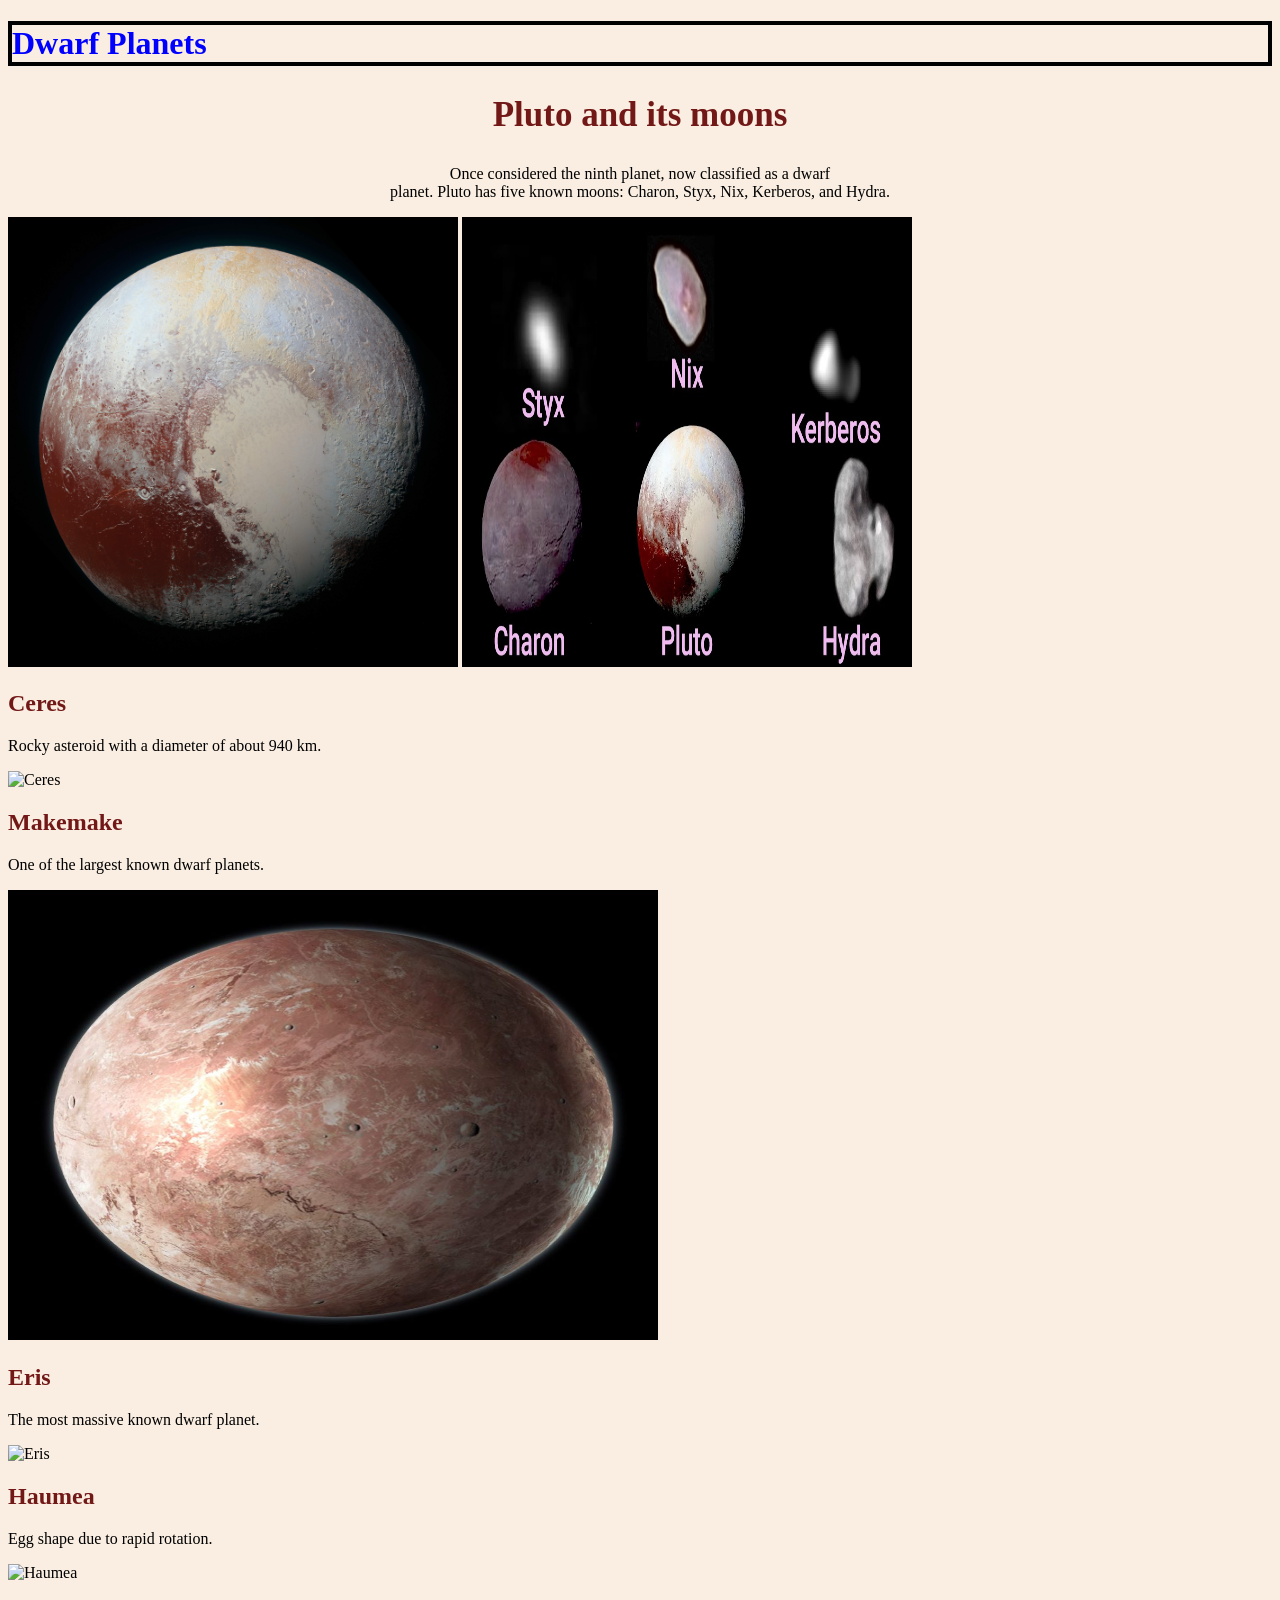
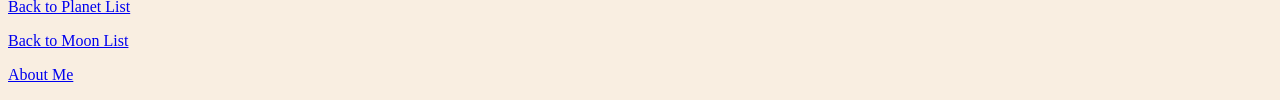
==== adam.html @ d210b4af "First website version" ====
<!DOCTYPE html>
<html>
    <head>
        <meta charset="UTF-8">
        <title>Dwarf Planets</title>
        <link rel="stylesheet" href="style.css">
    </head>
    <body>
        </style>
    </head>
    <body>
        <h1>Dwarf Planets</h1>

        <h2 id="pro">Pluto and its moons</h2>
        <p id="pro1">Once considered the ninth planet, now classified as a dwarf<br>
             planet. Pluto has five known moons: Charon, Styx, Nix, Kerberos, and Hydra.</p>
        <img src="pluto.JPEG" alt="Pluto" width="450" height="450">
        <img src="plutomoon.JPEG" alt="Pluto's moons" width="450" height="450" >

        <h2>Ceres</h2>
        <p>Rocky asteroid with a diameter of about 940 km.</p>
        <img src="ceres.JPEG" alt="Ceres" width="650" height="450">

        <h2>Makemake</h2>
        <p>One of the largest known dwarf planets.</p>
        <img src="makemake.JPEG" alt="Makemake" width="650" height="450">

        <h2>Eris</h2>
        <p>The most massive known dwarf planet.</p>
        <img src="eris.JPEG" alt="Eris" width="650" height="450">

        <h2>Haumea</h2>
        <p>Egg shape due to rapid rotation.</p>
        <img src="haumea.JPEG" alt="Haumea" width="650" height="450">

        <p><a href="index.html">Back to Planet List</a></p>
    </body>
    <p><a href="Moon.html">Back to Moon List</a></p>
    <p><a href="Ultra.html">About Me</a></p>
---- style.css ----
#header2 {
    color:#721817;
    text-align: center;
}
#header3 {
    color:#721817;
    text-align: center;
}
h1  {
    border-width: 4px;
    border-bottom: 4px;
    border-style: solid;
    border-color: rgb(0, 0, 0);
}
#adamid {
    text-align: right;
    font-style: italic;
}
h2{
    color:#721817;
}
 h1 {
margin-left: auto;
margin-right: auto;
display: block;
}
p > span {
    color:Navy;
    font-size: 20px;
}
#cooltable {
    width: 220%;
    position: relative;
    top: 64px;
    left: -70%;
    font-size: 23px;
    table, th, td {
                border: 2px solid black;
                border-collapse: collapse;
            }
}
#pro {
    text-align: center;
    font-size: 35px;
}
#pro1 {
    text-align: center;
    font-size: 16px;
}
#pro3 {
    margin-left: auto;
    margin-right: auto;
    display: block;
}
#pro4 {
    text-align: center;
    font-size: 35px;
}
#pro5 {
    text-align: center;
    font-size: 16px;
}
#pro6 {
    text-align: left;
    font-size: 16px;
}
div {
    display: flex;
    color :black;
}
#photo { border: 2px solid blue; }
 h1 { color: blue; }
  h2 { color: #721817; }
   div { margin: 4px; }
#tableID {
    table, th, td {
                border: 2px solid black;
                border-collapse: collapse;
            }
}
#hugediv {
    display: flex;
    gap: 20px;
    align-items: flex-start;
}
#hugediv2 {
    flex: 1;
}
body {
    background-color: rgb(249, 238, 225);
}
#max {
    border: 2px solid black;
    border-collapse: collapse;
    color: black;
    position: relative;
    top: 15.4px;
    left: 3.23%;
    font-size: 18px;
}
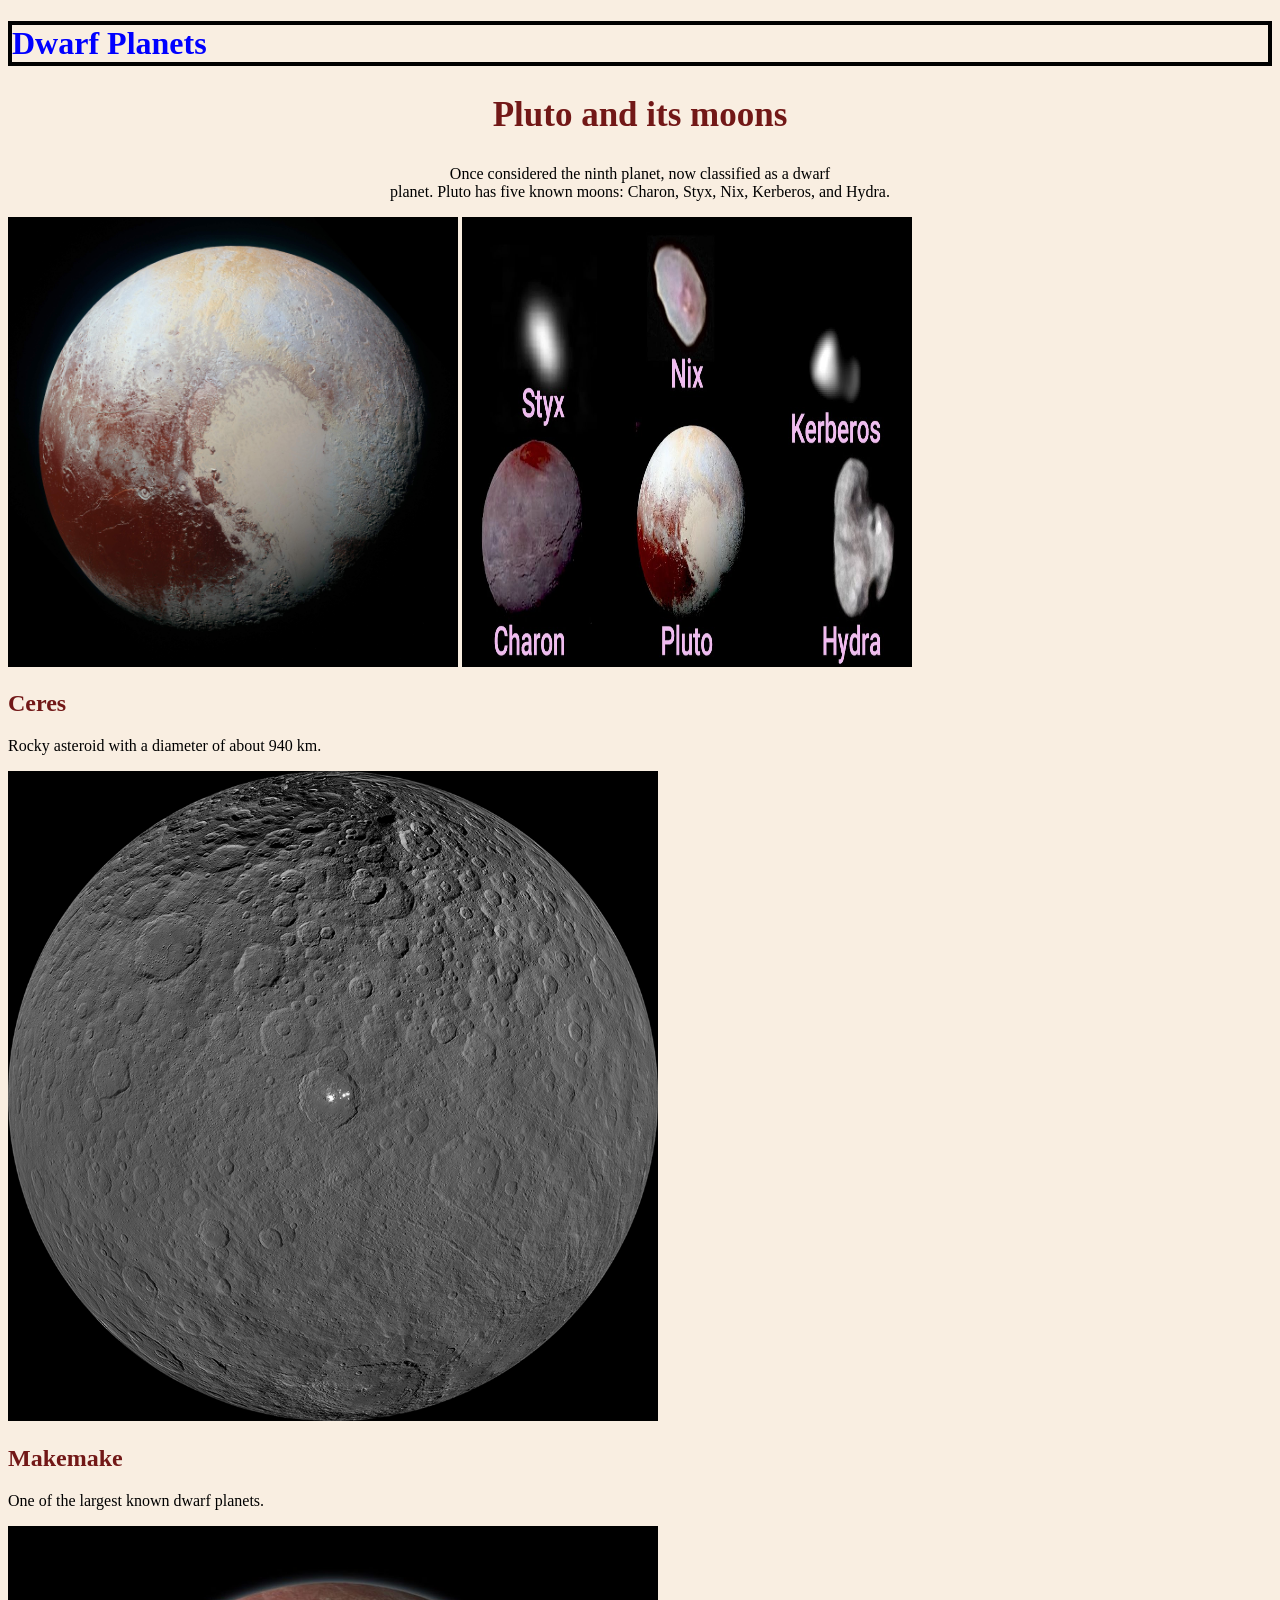
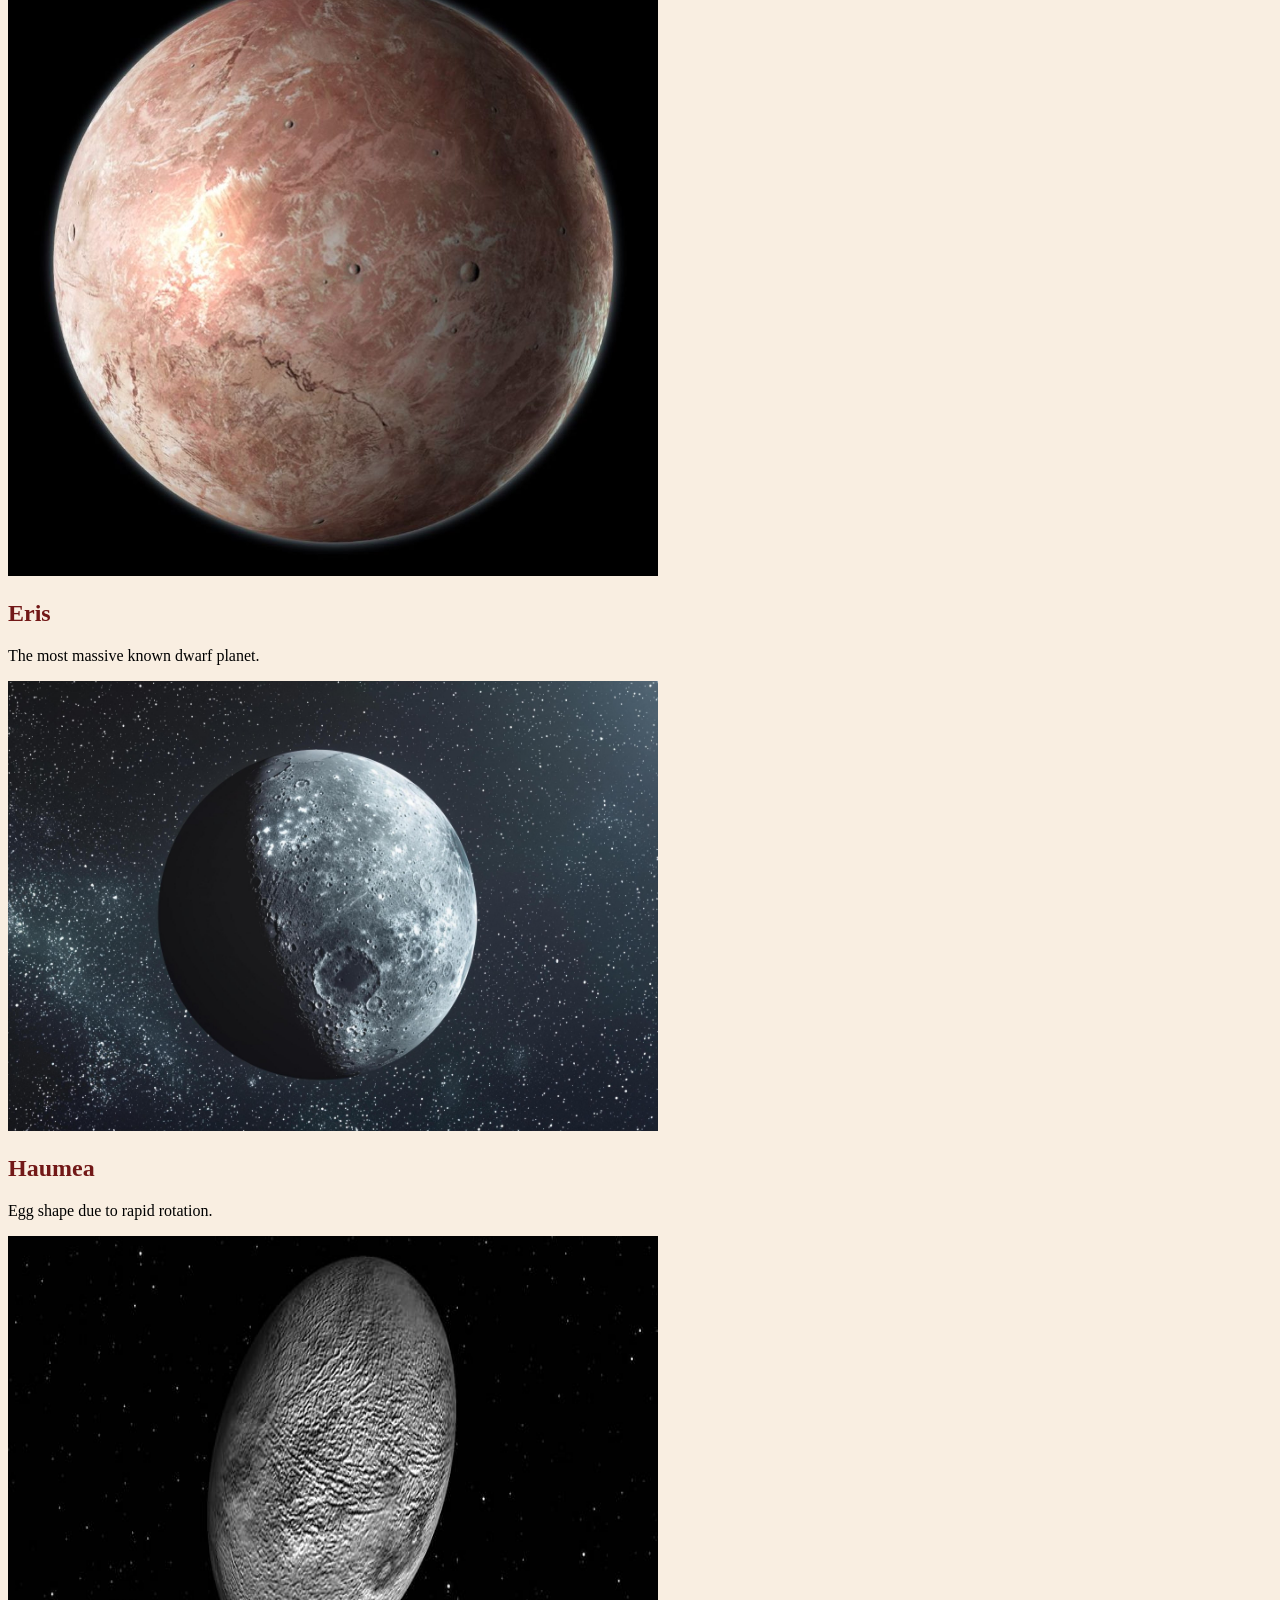
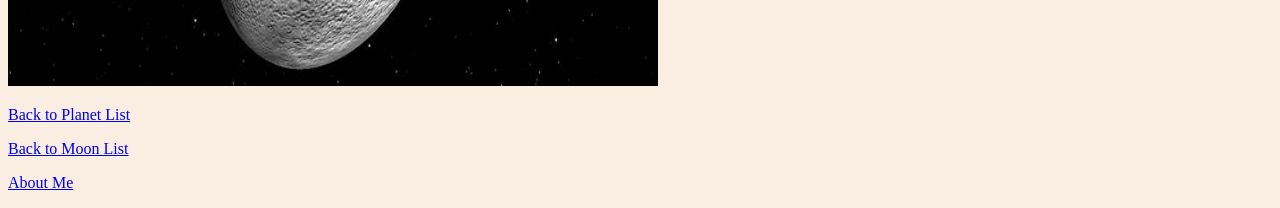
==== commit 0e6b9a6a: "Added more images to the drawf planets" ====
--- a/adam.html
+++ b/adam.html
@@ -19,11 +19,11 @@
 
         <h2>Ceres</h2>
         <p>Rocky asteroid with a diameter of about 940 km.</p>
-        <img src="ceres.JPEG" alt="Ceres" width="650" height="450">
+        <img src="ceres.JPEG" alt="Ceres" width="650" height="650">
 
         <h2>Makemake</h2>
         <p>One of the largest known dwarf planets.</p>
-        <img src="makemake.JPEG" alt="Makemake" width="650" height="450">
+        <img src="makemake.JPEG" alt="Makemake" width="650" height="650">
 
         <h2>Eris</h2>
         <p>The most massive known dwarf planet.</p>
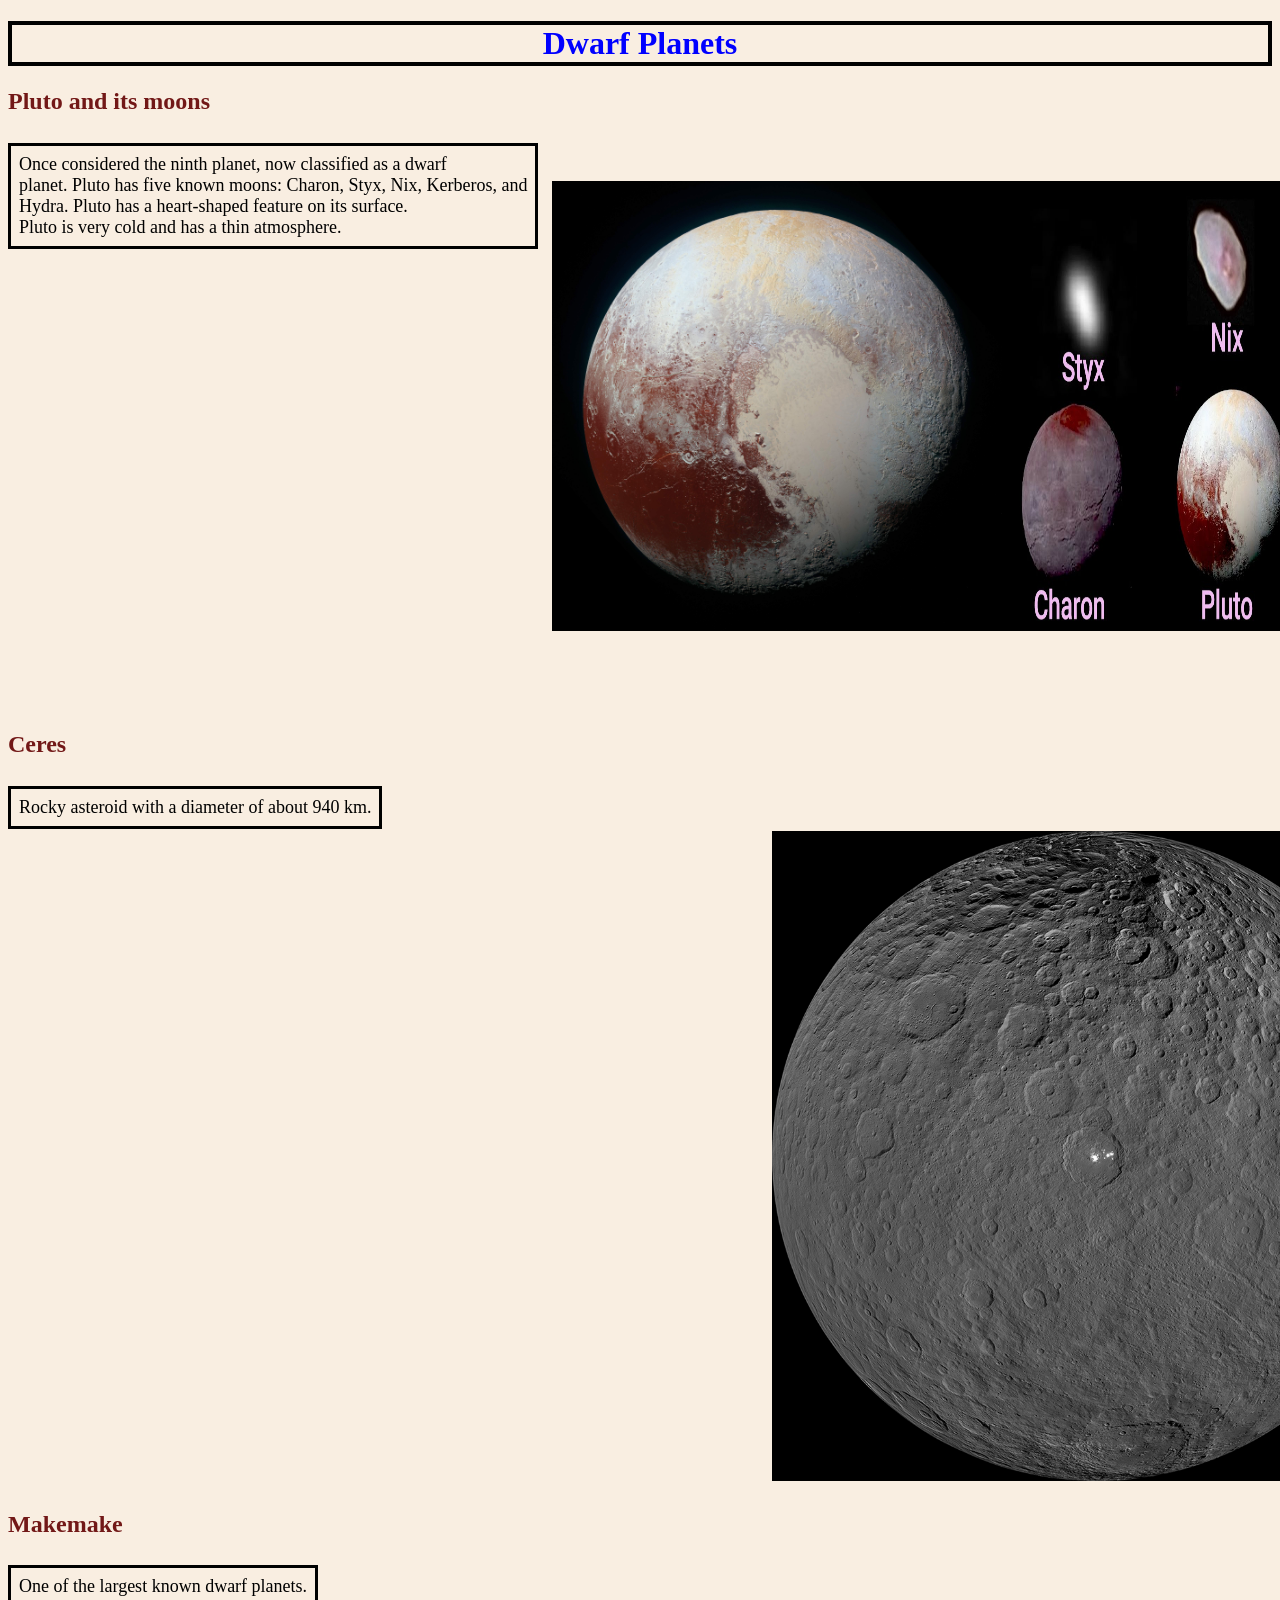
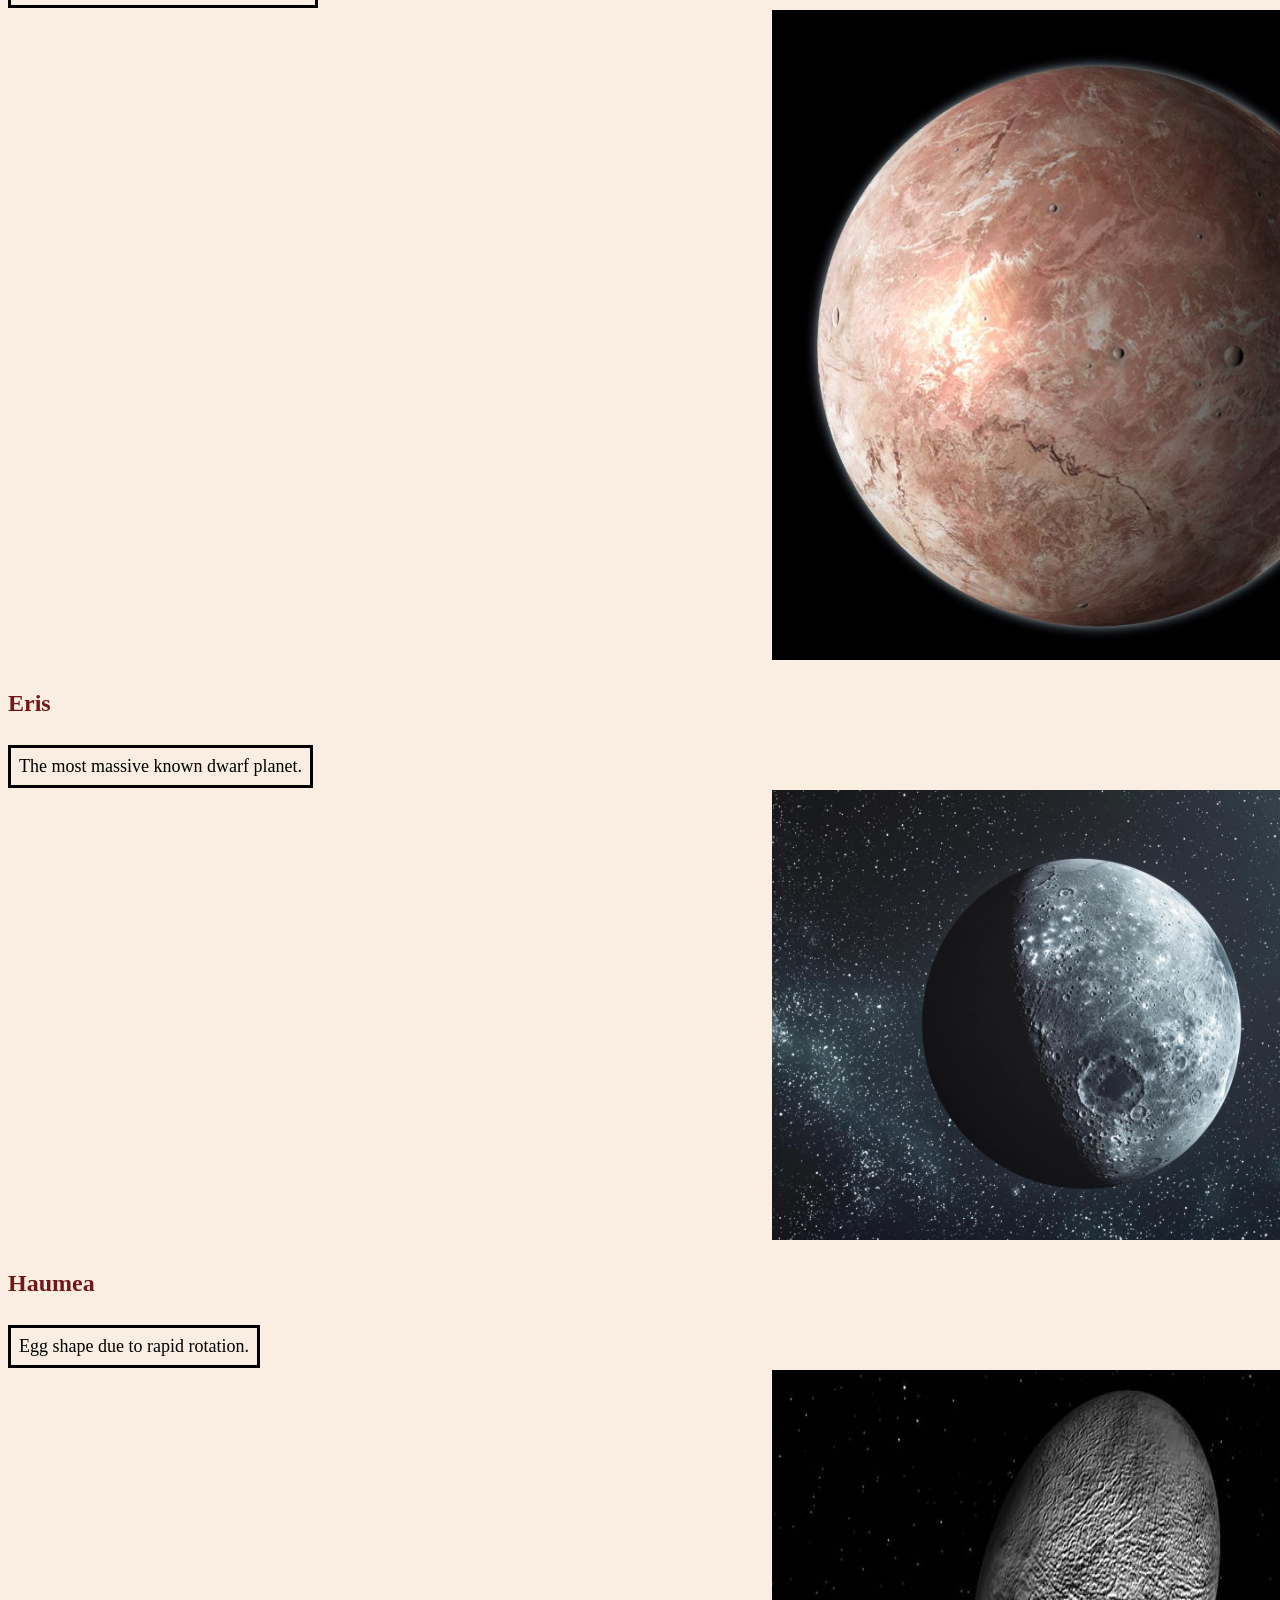
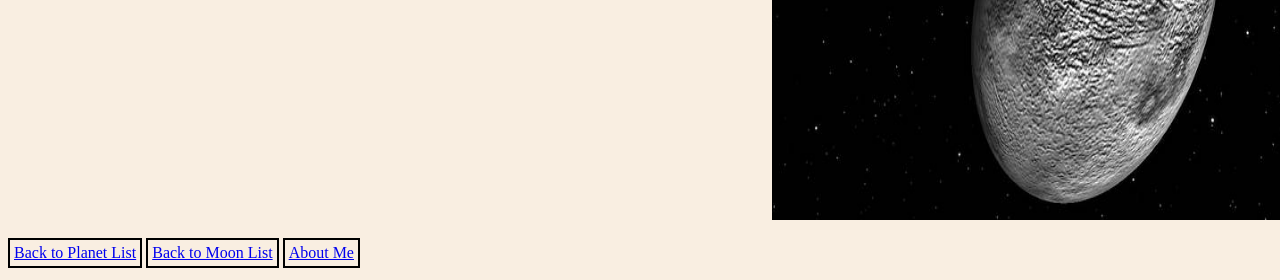
==== commit 7c519e8b: "Added one new image moved the dawrf planet images added a light hover effect moved table and bordere" ====
--- a/adam.html
+++ b/adam.html
@@ -11,27 +11,37 @@
     <body>
         <h1>Dwarf Planets</h1>
 
-        <h2 id="pro">Pluto and its moons</h2>
-        <p id="pro1">Once considered the ninth planet, now classified as a dwarf<br>
-             planet. Pluto has five known moons: Charon, Styx, Nix, Kerberos, and Hydra.</p>
+        <h2>Pluto and its moons</h2>
+        <p id = "proultra2"> Once considered the ninth planet, now classified as a dwarf<br>
+             planet. Pluto has five known moons: Charon, Styx, Nix, Kerberos, and <br>
+              Hydra. Pluto has a heart-shaped feature on its surface.<br>
+            Pluto is very cold and has a thin atmosphere.</p>
+             <div class = "image3-box">
         <img src="pluto.JPEG" alt="Pluto" width="450" height="450">
         <img src="plutomoon.JPEG" alt="Pluto's moons" width="450" height="450" >
+            </div>
 
         <h2>Ceres</h2>
-        <p>Rocky asteroid with a diameter of about 940 km.</p>
+        <p id = "proultra3">Rocky asteroid with a diameter of about 940 km.</p>
+        <div class = "image2-box">
         <img src="ceres.JPEG" alt="Ceres" width="650" height="650">
-
+            </div>
         <h2>Makemake</h2>
-        <p>One of the largest known dwarf planets.</p>
+        <p id = "proultra4">One of the largest known dwarf planets.</p>
+        <div class = "image2-box">
         <img src="makemake.JPEG" alt="Makemake" width="650" height="650">
-
+            </div>
         <h2>Eris</h2>
-        <p>The most massive known dwarf planet.</p>
+        <p id = "proultra5">The most massive known dwarf planet.</p>
+        <div class = "image2-box">
         <img src="eris.JPEG" alt="Eris" width="650" height="450">
+            </div>
 
         <h2>Haumea</h2>
-        <p>Egg shape due to rapid rotation.</p>
+        <p id = "proultra6">Egg shape due to rapid rotation.</p>
+        <div class = "image2-box">
         <img src="haumea.JPEG" alt="Haumea" width="650" height="450">
+            </div>
 
         <p><a href="index.html">Back to Planet List</a></p>
     </body>
--- a/style.css
+++ b/style.css
@@ -12,6 +12,12 @@
     border-style: solid;
     border-color: rgb(0, 0, 0);
 }
+p:not([id]) {
+    border: 2px solid black;
+    padding: 4px;
+    margin: 4px 0;
+    display: inline-block;
+}
 #adamid {
     text-align: right;
     font-style: italic;
@@ -24,10 +30,6 @@
 margin-right: auto;
 display: block;
 }
-p > span {
-    color:Navy;
-    font-size: 20px;
-}
 #cooltable {
     width: 220%;
     position: relative;
@@ -39,14 +41,6 @@
                 border-collapse: collapse;
             }
 }
-#pro {
-    text-align: center;
-    font-size: 35px;
-}
-#pro1 {
-    text-align: center;
-    font-size: 16px;
-}
 #pro3 {
     margin-left: auto;
     margin-right: auto;
@@ -57,8 +51,13 @@
     font-size: 35px;
 }
 #pro5 {
-    text-align: center;
-    font-size: 16px;
+  text-align: left;
+  border: 2px solid black;
+  display: inline-block;
+    margin: 10px 40.1px;
+    padding: 7.34px;
+    font-size: 18px;
+    border-collapse: collapse;
 }
 #pro6 {
     text-align: left;
@@ -97,4 +96,101 @@
     top: 15.4px;
     left: 3.23%;
     font-size: 18px;
+}
+body {
+    background-color: rgb(249, 238, 225);
+}
+
+h1 {
+    color: blue;
+    border: 4px solid black;
+    text-align: center;
+}
+
+h2 {
+    color: #721817;
+}
+
+#promax,
+#promax2,
+#promax3,
+#promax4,
+#promax5 {
+    border: 2px solid black;
+    padding: 8px;
+    display: inline-block;
+    margin: 8px 0;
+    font-size: 18px;
+    border-collapse: collapse;
+}
+
+.image-box {
+  text-align: right;
+  position: relative;
+  left:760px;
+  top: -10px;
+}
+#proultra2,
+#proultra3,
+#proultra4,
+#proultra5,
+#proultra6 {
+    border: 3.5px solid black;
+    padding: 8px;
+    display: inline-block;
+    margin: 8px 0;
+    font-size: 18px;
+    border-collapse: collapse;
+}
+.image2-box {
+  text-align: right;
+  position: relative;
+  left:760px;
+  top: -10px;
+}
+.image3-box {
+  text-align: right;
+  position: relative;
+  left: 540px;
+  top: -80px;
+}
+p:hover {
+    color: rgb(202, 14, 14);
+   border: 2px solid black;
+  display: inline-block;
+    padding: 3px;
+    font-size: 18px;
+    border-collapse: collapse;
+}
+#max:hover {
+    color: rgb(202, 14, 14);
+   border: 2.4px solid black;
+  display: inline-block;
+    padding: 2.2px;
+    font-size: 18.1px;
+    border-collapse: collapse;
+}
+.image-box4{
+   text-align: right;
+  position: relative;
+  left: 860px;
+  top: -510px;
+}
+.image-box5 {
+  text-align: right;
+  position: relative;
+  left: 20px;
+  top: -5.10px;
+}
+#tableID {
+     width: 220%;
+    position: relative;
+    display:block;
+    top: 20px;
+    left: 60%;
+    font-size: 23px;
+    table, th, td {
+                border: 2px solid black;
+                border-collapse: collapse;
+            }
 }
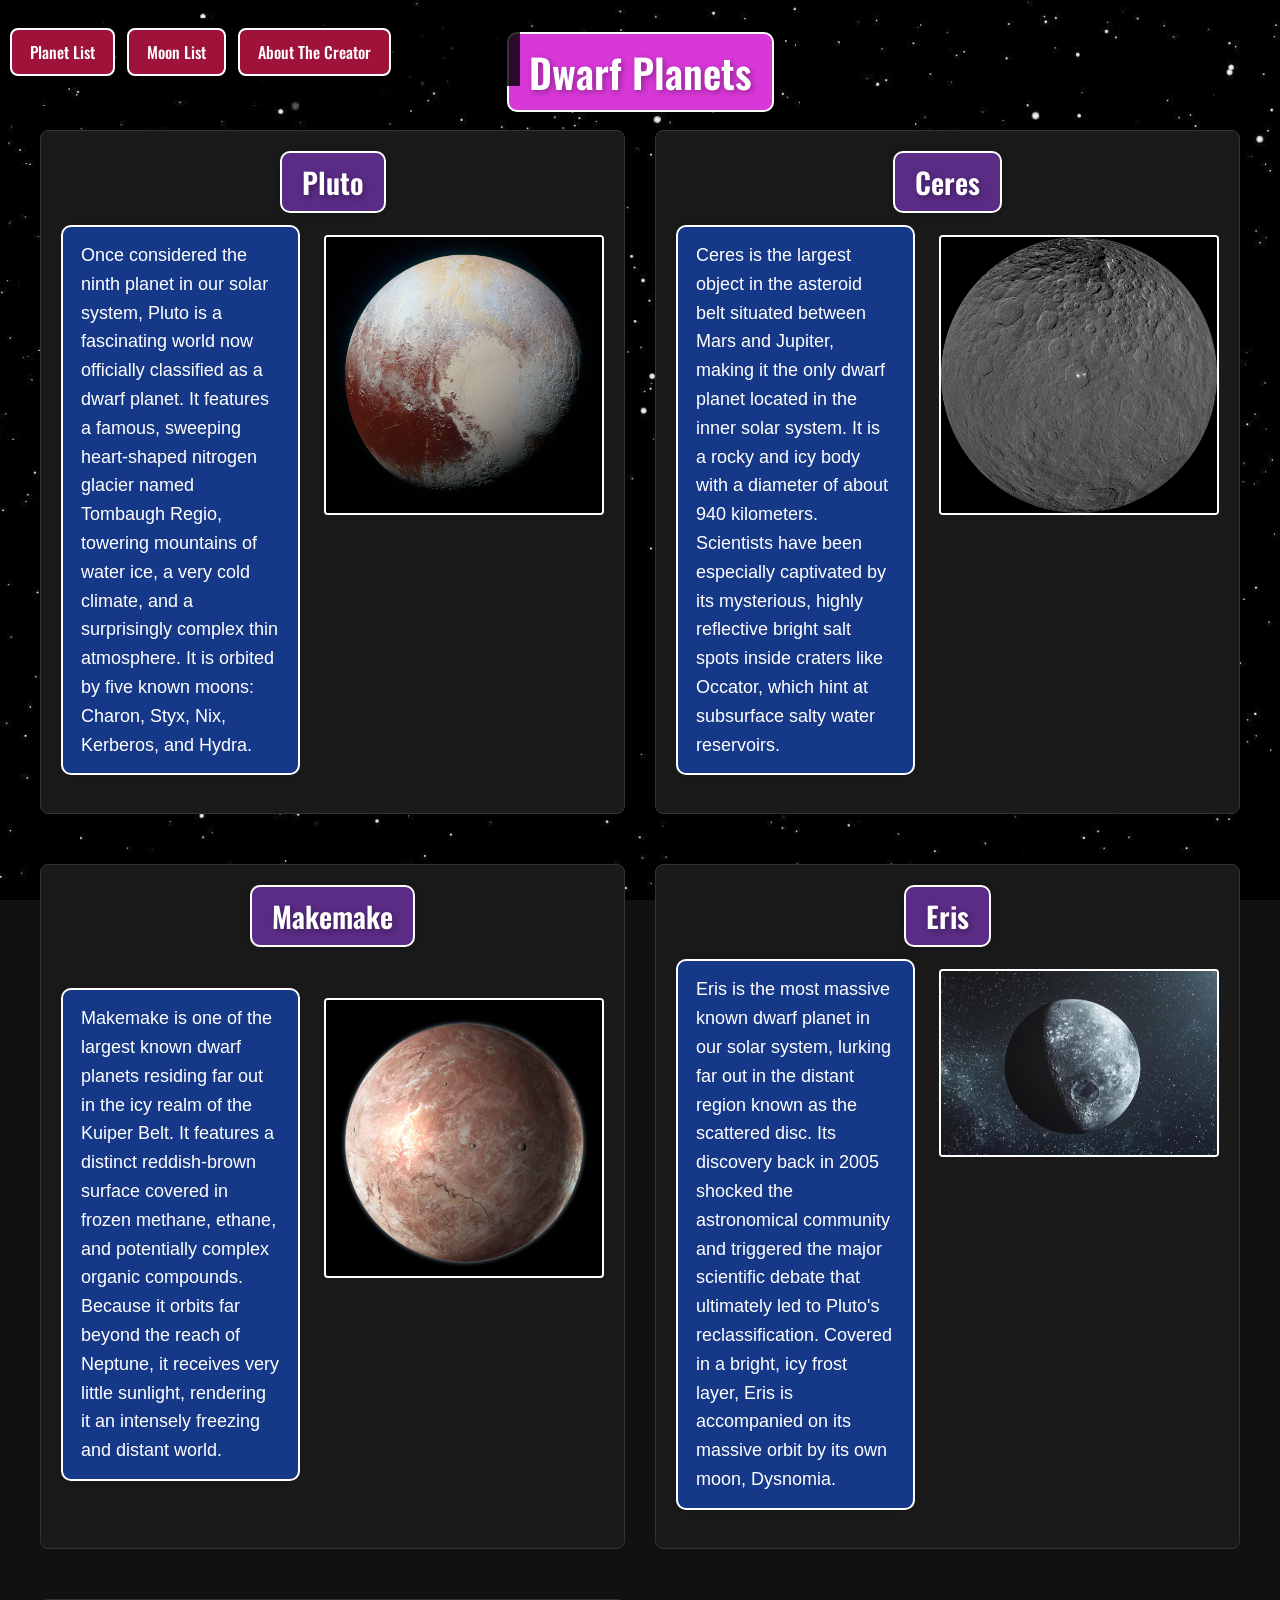
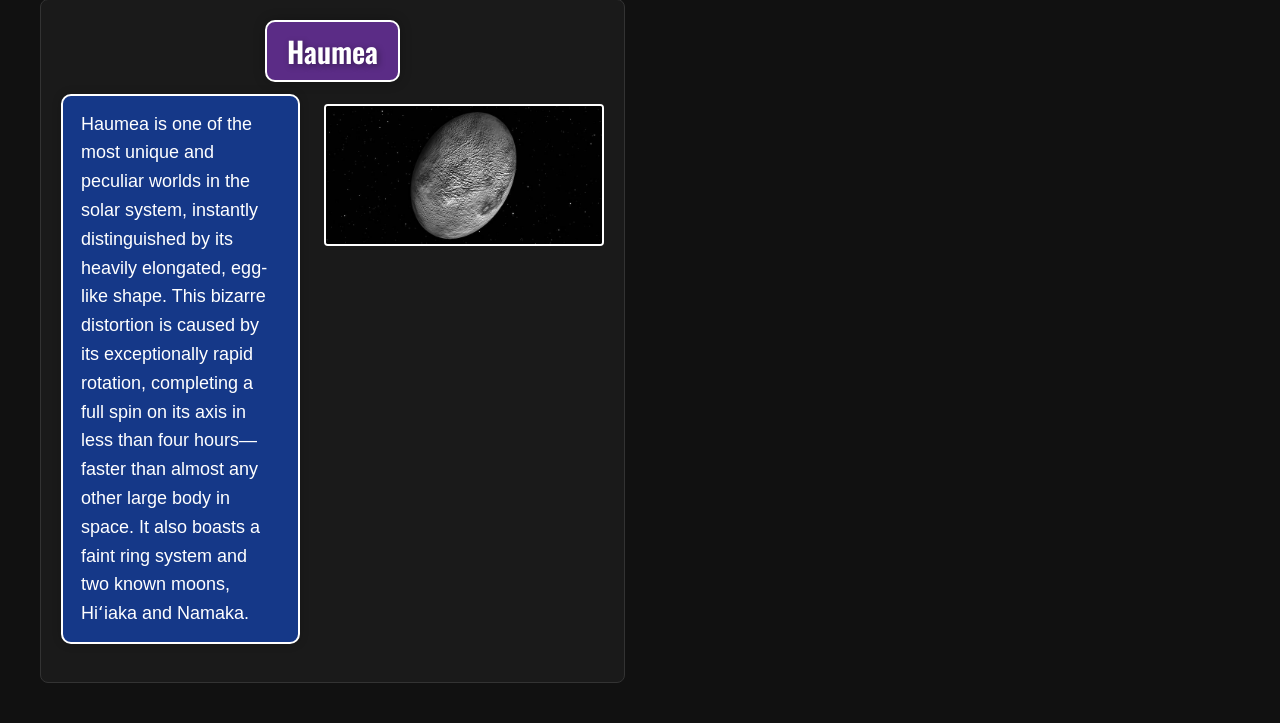
==== commit b4aed5f2: "Update webpage" ====
--- a/adam.html
+++ b/adam.html
@@ -3,47 +3,63 @@
     <head>
         <meta charset="UTF-8">
         <title>Dwarf Planets</title>
+        <link rel="preconnect" href="https://fonts.googleapis.com">
+        <link rel="preconnect" href="https://fonts.gstatic.com" crossorigin>
+        <link href="https://fonts.googleapis.com/css2?family=Oswald:wght@500;600;700&display=swap" rel="stylesheet">
         <link rel="stylesheet" href="style.css">
     </head>
     <body>
-        </style>
-    </head>
-    <body>
-        <h1>Dwarf Planets</h1>
+        <h1 class="page-title-button">Dwarf Planets</h1>
 
-        <h2>Pluto and its moons</h2>
-        <p id = "proultra2"> Once considered the ninth planet, now classified as a dwarf<br>
-             planet. Pluto has five known moons: Charon, Styx, Nix, Kerberos, and <br>
-              Hydra. Pluto has a heart-shaped feature on its surface.<br>
-            Pluto is very cold and has a thin atmosphere.</p>
-             <div class = "image3-box">
-        <img src="pluto.JPEG" alt="Pluto" width="450" height="450">
-        <img src="plutomoon.JPEG" alt="Pluto's moons" width="450" height="450" >
-            </div>
+        <div class="dwarfs-container">
+            <section class="dwarf-entry">
+                <h2>Pluto</h2>
+                <p id="proultra2">Once considered the ninth planet in our solar system, Pluto is a fascinating world now officially classified as a dwarf planet. It features a famous, sweeping heart-shaped nitrogen glacier named Tombaugh Regio, towering mountains of water ice, a very cold climate, and a surprisingly complex thin atmosphere. It is orbited by five known moons: Charon, Styx, Nix, Kerberos, and Hydra.</p>
+                <div class="image3-box">
+                    <img src="pluto.JPEG" alt="Pluto" width="600" height="600">
+                </div>
+            </section>
 
-        <h2>Ceres</h2>
-        <p id = "proultra3">Rocky asteroid with a diameter of about 940 km.</p>
-        <div class = "image2-box">
-        <img src="ceres.JPEG" alt="Ceres" width="650" height="650">
-            </div>
-        <h2>Makemake</h2>
-        <p id = "proultra4">One of the largest known dwarf planets.</p>
-        <div class = "image2-box">
-        <img src="makemake.JPEG" alt="Makemake" width="650" height="650">
-            </div>
-        <h2>Eris</h2>
-        <p id = "proultra5">The most massive known dwarf planet.</p>
-        <div class = "image2-box">
-        <img src="eris.JPEG" alt="Eris" width="650" height="450">
-            </div>
+            <section class="dwarf-entry">
+                <h2>Ceres</h2>
+                <p id="proultra3">Ceres is the largest object in the asteroid belt situated between Mars and Jupiter, making it the only dwarf planet located in the inner solar system. It is a rocky and icy body with a diameter of about 940 kilometers. Scientists have been especially captivated by its mysterious, highly reflective bright salt spots inside craters like Occator, which hint at subsurface salty water reservoirs.</p>
+                <div class="image2-box">
+                    <img src="ceres.JPEG" alt="Ceres" width="700" height="700">
+                </div>
+            </section>
 
-        <h2>Haumea</h2>
-        <p id = "proultra6">Egg shape due to rapid rotation.</p>
-        <div class = "image2-box">
-        <img src="haumea.JPEG" alt="Haumea" width="650" height="450">
-            </div>
+            <section class="dwarf-entry">
+                <h2>Makemake</h2>
+                <p id="proultra4">Makemake is one of the largest known dwarf planets residing far out in the icy realm of the Kuiper Belt. It features a distinct reddish-brown surface covered in frozen methane, ethane, and potentially complex organic compounds. Because it orbits far beyond the reach of Neptune, it receives very little sunlight, rendering it an intensely freezing and distant world.</p>
+                <div class="image2-box">
+                    <img src="makemake.JPEG" alt="Makemake" width="650" height="650">
+                </div>
+            </section>
 
-        <p><a href="index.html">Back to Planet List</a></p>
+            <section class="dwarf-entry">
+                <h2>Eris</h2>
+                <p id="proultra5">Eris is the most massive known dwarf planet in our solar system, lurking far out in the distant region known as the scattered disc. Its discovery back in 2005 shocked the astronomical community and triggered the major scientific debate that ultimately led to Pluto's reclassification. Covered in a bright, icy frost layer, Eris is accompanied on its massive orbit by its own moon, Dysnomia.</p>
+                <div class="image2-box">
+                    <img src="eris.JPEG" alt="Eris" width="650" height="600">
+                </div>
+            </section>
+
+            <section class="dwarf-entry">
+                <h2>Haumea</h2>
+                <p id="proultra6">Haumea is one of the most unique and peculiar worlds in the solar system, instantly distinguished by its heavily elongated, egg-like shape. This bizarre distortion is caused by its exceptionally rapid rotation, completing a full spin on its axis in less than four hours—faster than almost any other large body in space. It also boasts a faint ring system and two known moons, Hiʻiaka and Namaka.</p>
+                <div class="image2-box">
+                    <img src="haumea.JPEG" alt="Haumea" width="650" height="900">
+                </div>
+            </section>
+        </div>
+        <div>
+            
+        </div>
+
+        <nav class="site-navigation" aria-label="Related pages">
+            <a class="navigation-button" href="index.html">Planet List</a>
+            <a class="navigation-button" href="Moon.html">Moon List</a>
+            <a class="navigation-button" href="Ultra.html">About The Creator</a>
+        </nav>
     </body>
-    <p><a href="Moon.html">Back to Moon List</a></p>
-    <p><a href="Ultra.html">About Me</a></p>+</html>
--- a/style.css
+++ b/style.css
@@ -1,196 +1,760 @@
-#header2 {
-    color:#721817;
+body {
+    margin: 0;
+    padding: 30px 20px 60px;
+    font-family: Arial, sans-serif;
+    background-image: url("luna.JPEG");
+    background-size: cover;
+    background-position: center;
+    background-attachment: fixed;
+    color: white;
+    cursor: url("[data-uri]") 16 17, auto;
+}
+
+* {
+    box-sizing: border-box;
+}
+
+h1,
+h2 {
+    color: #f7bfd0;
     text-align: center;
-}
-#header3 {
-    color:#721817;
-    text-align: center;
-}
-h1  {
-    border-width: 4px;
-    border-bottom: 4px;
-    border-style: solid;
-    border-color: rgb(0, 0, 0);
-}
-p:not([id]) {
-    border: 2px solid black;
-    padding: 4px;
-    margin: 4px 0;
+    margin: 18px auto 12px;
+    text-shadow: 2px 2px 6px rgba(0, 0, 0, 0.35);
+}
+
+h1 {
+    color: #f7bfd0;
+    font-size: clamp(2.2rem, 5vw, 3.4rem);
+}
+.page-title-button {
+    display: table;
+    position: relative;
+    top: 12px;
+    margin: 0 auto 20px;
+    padding: 8px 20px;
+    font-size: clamp(3rem, 5vw, 1.8rem);
+    border: 2px solid white;
+    border-radius: 10px;
+    background: #d938d9;
+    color: white;
+    font-family: "Oswald", "Trebuchet MS", sans-serif;
+    font-weight: 600;
+    box-shadow: 0 0 12px rgba(0, 0, 0, 0.25);
+    transform-origin: center;
+}
+#pro4 {
+    display: table;
+    position: relative;
+    top: 60px;
+    margin: 0 auto 20px;
+    padding: 8px 20px;
+    font-size: clamp(3rem, 5vw, 1.8rem);
+    border: 2px solid white;
+    border-radius: 10px;
+    background: #d938d9;
+    color: white;
+    font-family: "Oswald", "Trebuchet MS", sans-serif;
+    font-weight: 600;
+    box-shadow: 0 0 12px rgba(0, 0, 0, 0.25);
+    transform-origin: center;
+}
+
+#pro4:hover,
+.page-title-button:hover {
+    transform: scale(1.04);
+}
+
+h2 {
+    font-size: clamp(1.5rem, 2.5vw, 2.2rem);
+}
+
+.about-page h1,
+.about-page h2 {
+    display: table;
+    max-width: 100%;
+    padding: 8px 20px;
+    border: 2px solid white;
+    border-radius: 10px;
+    background: #176b3a;
+    color: white;
+    box-shadow: 0 0 12px rgba(0, 0, 0, 0.25);
+}
+
+.about-page h1:hover,
+.about-page h2:hover {
+    background: #f07818;
+}
+
+.button-heading {
+    text-align: left;
+    margin: 12px 0 18px;
+}
+
+.button-heading a {
     display: inline-block;
-}
-#adamid {
-    text-align: right;
-    font-style: italic;
-}
-h2{
-    color:#721817;
-}
- h1 {
-margin-left: auto;
-margin-right: auto;
-display: block;
-}
-#cooltable {
-    width: 220%;
+    background: #143b94;
+    color: white;
+    border: 2px solid white;
+    border-radius: 12px;
+    padding: 10px 22px;
+    text-decoration: none;
+    box-shadow: 0 0 12px rgba(0, 0, 0, 0.2);
+    transition: background 0.2s ease, transform 0.2s ease;
+}
+
+.button-heading a:hover {
+    background: #d938d9;
+    transform: translateY(-1px);
+    text-decoration: none;
+}
+
+.site-navigation {
+    display: flex;
+    flex-wrap: wrap;
+    gap: 12px;
+    margin: 18px 0 24px;
+    position: absolute;
+    top: 0;
+    left: 0;
+    width: 520px;
+    background-color: rgba(0, 0, 0, 0.8); /* Dark semi-transparent background */
+    padding: 10px;
+    z-index: 1000;
+}
+.site-navigation2 .navigation-button2:hover {
+    background: #dc2626;
+    transform: scale(1.04);
+    z-index: 1;
+    text-decoration: none;
+}
+.site-navigation2 .navigation-button2{
+    top:-2900px;
+     display: inline-block;
+    padding: 10px 18px;
+    border: 2px solid white;
+    border-radius: 8px;
+    background: #9f1239;
+    color: white;
+    font-family: "Oswald", "Trebuchet MS", sans-serif;
+    font-weight: 500;
+    text-decoration: none;
+    box-shadow: 0 0 10px rgba(0, 0, 0, 0.2);
     position: relative;
-    top: 64px;
-    left: -70%;
-    font-size: 23px;
-    table, th, td {
-                border: 2px solid black;
-                border-collapse: collapse;
-            }
-}
-#pro3 {
-    margin-left: auto;
-    margin-right: auto;
+    transition: transform 0.15s ease, background-color 0.15s ease;
+}
+.site-navigation .navigation-button {
+    display: inline-block;
+    padding: 10px 18px;
+    border: 2px solid white;
+    border-radius: 8px;
+    background: #9f1239;
+    color: white;
+    font-family: "Oswald", "Trebuchet MS", sans-serif;
+    font-weight: 500;
+    text-decoration: none;
+    box-shadow: 0 0 10px rgba(0, 0, 0, 0.2);
+    position: relative;
+    transition: transform 0.15s ease, background-color 0.15s ease;
+}
+
+.site-navigation .navigation-button:hover {
+    background: #dc2626;
+    transform: scale(1.04);
+    z-index: 1;
+    text-decoration: none;
+}
+
+#max,
+#promax,
+#promax2,
+#promax3,
+#promax4,
+#promax5,
+#pro5,
+#proultra2,
+#proultra3,
+#proultra4,
+#proultra5,
+#proultra6,
+p:not([id]),
+#dropdownResult,
+#textResult,
+#result1,
+#result2,
+#result3,
+#result4,
+#auResult {
+    display: inline-block;
+    background: rgba(20, 59, 148, 0.9);
+    border: 2px solid white;
+    border-radius: 10px;
+    color: white;
+    padding: 14px 18px;
+    margin: 8px 0 18px;
+    line-height: 1.6;
+    box-shadow: 0 0 10px rgba(0, 0, 0, 0.18);
+    max-width: 900px;
+    font-size: 18px;
+}
+p a,
+a {
+    color: #ffe1ee;
+    text-decoration: none;
+}
+
+p a:hover,
+a:hover {
+    text-decoration: underline;
+}
+button,
+.huge-button a {
+    display: inline-block;
+    background-color: #143b94;
+    color: white;
+    border: 2px solid white;
+    padding: 10px 18px;
+    margin: 6px;
+    border-radius: 8px;
+    cursor: pointer;
+    font-size: 18px;
+    text-decoration: none;
+}
+
+button:hover,
+.huge-button a:hover {
+    background-color: #d938d9;
+}
+
+img {
+    max-width: 100%;
+    height: auto;
+    border: 2px solid white;
+    border-radius: 10px;
     display: block;
 }
-#pro4 {
-    text-align: center;
-    font-size: 35px;
-}
-#pro5 {
-  text-align: left;
-  border: 2px solid black;
-  display: inline-block;
-    margin: 10px 40.1px;
-    padding: 7.34px;
-    font-size: 18px;
-    border-collapse: collapse;
-}
-#pro6 {
-    text-align: left;
-    font-size: 16px;
-}
-div {
-    display: flex;
-    color :black;
-}
-#photo { border: 2px solid blue; }
- h1 { color: blue; }
-  h2 { color: #721817; }
-   div { margin: 4px; }
-#tableID {
-    table, th, td {
-                border: 2px solid black;
-                border-collapse: collapse;
-            }
-}
+
 #hugediv {
     display: flex;
     gap: 20px;
     align-items: flex-start;
 }
+
 #hugediv2 {
     flex: 1;
 }
+
+.mercury-table-wrap {
+    flex: 0 1 540px;
+}
+
+.moon-entry {
+    display: grid;
+    grid-template-columns: minmax(0, 1fr) minmax(280px, 48%);
+    grid-template-rows: auto auto;
+    column-gap: 24px;
+    align-items: start;
+    margin-bottom: 20px;
+}
+
+.moon-entry h2 {
+    grid-column: 1 / -1;
+}
+
+.moon-entry h2,
+.dwarf-entry h2,
+.planet-heading {
+    display: table;
+    justify-self: center;
+    padding: 8px 20px;
+    border: 2px solid white;
+    border-radius: 10px;
+    background: #5b2c86;
+    color: white;
+    font-family: "Oswald", "Trebuchet MS", sans-serif;
+    font-weight: 600;
+    box-shadow: 0 0 12px rgba(0, 0, 0, 0.25);
+}
+
+.moon-entry h2:hover,
+.dwarf-entry h2:hover,
+.planet-heading:hover {
+    background: #8f1748;
+}
+
+.moon-entry p {
+    grid-column: 1;
+    grid-row: 2;
+    font-family: "Fredoka", "Trebuchet MS", sans-serif;
+    font-size: 17.6px;
+    margin-top: 0;
+}
+
+.moon-entry #promax,
+.moon-entry #promax2,
+.moon-entry #promax3,
+.moon-entry #promax4,
+.moon-entry #promax5 {
+    margin-top: 0;
+}
+
+.moon-entry .image-box {
+    grid-column: 2;
+    grid-row: 2;
+    justify-self: end;
+    width: 100%;
+}
+
+.moon-entry img {
+    margin-left: auto;
+}
+
+.dwarf-entry {
+    display: grid;
+    grid-template-columns: minmax(0, 1fr) minmax(280px, 48%);
+    grid-template-rows: auto auto;
+    column-gap: 24px;
+    align-items: start;
+    margin-bottom: 20px;
+}
+
+.dwarf-entry h2 {
+    grid-column: 1 / -1;
+}
+
+.dwarf-entry p {
+    grid-column: 1;
+    grid-row: 2;
+    font-family: "Fredoka", "Trebuchet MS", sans-serif;
+    font-size: 19px;
+    margin-top: 0;
+}
+
+.dwarf-entry #proultra2,
+.dwarf-entry #proultra3,
+.dwarf-entry #proultra4,
+.dwarf-entry #proultra5,
+.dwarf-entry #proultra6 {
+    margin-top: 0;
+}
+
+.planet-description {
+    font-family: "Fredoka", "Trebuchet MS", sans-serif;
+    font-size: 17.6px;
+}
+
+.planet-description,
+.moon-entry p,
+.dwarf-entry p {
+    position: relative;
+    z-index: 0;
+    transform-origin: center;
+}
+
+.planet-description:hover,
+.moon-entry p:hover,
+.dwarf-entry p:hover {
+    z-index: 1;
+    transform: scale(1.025);
+}
+
+.dwarf-entry .image2-box,
+.dwarf-entry .image3-box {
+    grid-column: 2;
+    grid-row: 2;
+    justify-self: end;
+    width: 100%;
+}
+
+.dwarf-entry img {
+    margin-left: auto;
+}
+#planet-table,
+#planet-table th,
+#planet-table td {
+    border: 3px solid white;
+    padding: 10px;
+     left: 40px;
+    right: 40px;
+    border-collapse: collapse;
+    margin: 18px 0;
+    background: #f5d547;
+    color: #143b94;
+    font-family: "Oswald", "Trebuchet MS", sans-serif;
+    width: 800px;
+}
+#photo {
+    display: block;
+    margin: 0 auto 20px;
+    border: 3px solid white;
+    border-radius: 12px;
+}
+
+select,
+input[type="text"] {
+    width: min(100%, 320px);
+    padding: 10px 12px;
+    font-size: 18px;
+    border: 2px solid white;
+    border-radius: 8px;
+    background: rgba(255, 255, 255, 0.9);
+    color: #143b94;
+}
+
+.space-box {
+    background: rgba(0, 0, 0, 0.25);
+    border: 2px solid white;
+    padding: 12px 16px;
+    max-width: 360px;
+    margin: 20px 0;
+}
+
+.quiz-layout {
+    display: grid;
+    grid-template-columns: minmax(0, 1.15fr) minmax(320px, 0.85fr);
+    align-items: start;
+    gap: 28px;
+    width: min(100%, 1360px);
+    margin: 0;
+}
+
+.quiz-questions h2 {
+    text-align: left;
+    margin-left: 0;
+    margin-right: 0;
+}
+
+.quiz-page h2 {
+    display: table;
+    max-width: 100%;
+    padding: 8px 16px;
+    border: 2px solid white;
+    border-radius: 8px;
+    background: #050505;
+    color: #35e7f2;
+    transform-origin: left center;
+    transition: transform 0.15s ease;
+}
+
+.quiz-page h2:hover {
+    transform: translateY(-3px) scale(1.03);
+}
+
+.quiz-page h1 {
+    display: table;
+    max-width: 100%;
+    padding: 8px 16px;
+    border: 2px solid white;
+    border-radius: 8px;
+    background: #c62828;
+    color: #35e7f2;
+    transform-origin: left center;
+    transition: transform 0.15s ease;
+}
+
+.quiz-page h1:hover {
+    transform: translateY(-3px) scale(1.03);
+}
+
+.quiz-sidebar {
+    min-width: 0;
+}
+
+.quiz-sidebar .space-box {
+    max-width: none;
+    margin-top: 18px;
+}
+
+.quiz-page .blackhole-panel {
+    display: grid;
+    grid-template-columns: minmax(0, 1fr);
+    gap: 12px;
+    width: 100%;
+    margin: 18px 0 0;
+    padding: 14px;
+    background: rgba(0, 0, 0, 0.28);
+    border: 2px solid white;
+}
+
+.quiz-page #blackholeimg {
+    width: 100%;
+    max-width: 100%;
+    margin: 0;
+}
+
+.quiz-page .blackhole-info {
+    min-width: 0;
+    max-width: none;
+    margin: 0;
+    background: rgba(0, 0, 0, 0.2);
+    border: 2px solid white;
+    padding: 16px;
+}
+
+.calculator-panel {
+    width: min(100%, 1360px);
+    margin: 24px 0;
+}
+
+.calculator-panel h2 {
+    text-align: left;
+    margin-left: 0;
+}
+
+#calculator {
+    display: flex;
+    flex-wrap: wrap;
+    gap: 10px;
+    align-items: center;
+}
 body {
-    background-color: rgb(249, 238, 225);
-}
-#max {
-    border: 2px solid black;
-    border-collapse: collapse;
-    color: black;
+    font-family: 'Oswald', sans-serif;
+    background-color: #111;
+    color: #fff;
+    padding: 20px;
+    margin: 0;
+}
+
+.page-title-button {
+    text-align: center;
+    font-size: 2.5rem;
+    margin-bottom: 30px;
+}
+
+/* This sets up a 2-column layout so you can easily fit 3 on top and 2 on the bottom */
+.dwarfs-container {
+    display: grid;
+    grid-template-columns: repeat(2, 1fr);
+    gap: 30px;
+    max-width: 1200px;
+    margin: 0 auto;
+}
+
+.dwarf-entry {
+    background: #1a1a1a;
+    padding: 20px;
+    border: 1px solid #333;
+    border-radius: 8px;
+}
+
+/* Make the first item (Pluto) span across both columns if you want it centered on top, 
+   or leave it standard. Here it sits nicely in the grid. */
+
+.dwarf-entry h2 {
+    margin-top: 0;
+    color: white;
+    font-size: 1.8rem;
+}
+
+.dwarf-entry p {
+    color: #ccc;
+    font-size: 1rem;
+    line-height: 1.4;
+}
+
+.dwarf-entry img {
+    max-width: 100%;
+    height: auto;
+    border-radius: 4px;
+    margin-top: 10px;
+}
+#adamid {
+    display: inline-block;
+    background: #143b94;
+    color: white;
+    border: 2px solid white;
+    border-radius: 12px;
+    padding: 10px 22px;
+    text-decoration: none;
+    box-shadow: 0 0 12px rgba(0, 0, 0, 0.2);
+    transition: background 0.2s ease, transform 0.2s ease;
+}
+#adamid:hover {
+    background: #dc2626;
+    transform: scale(1.04);
+    z-index: 1;
+    text-decoration: none;
+}
+
+@media (max-width: 700px) {
+    body {
+        padding: 20px 14px 40px;
+    }
+
+    #hugediv {
+        flex-direction: column;
+    }
+
+    .mercury-table-wrap {
+        margin-left:auto;
+    }
+
+    .moon-entry {
+        grid-template-columns: minmax(0, 1fr);
+    }
+
+    .moon-entry .image-box {
+        grid-column: 1;
+        grid-row: 3;
+    }
+
+    .dwarf-entry {
+        grid-template-columns: minmax(0, 1fr);
+    }
+
+    .dwarf-entry .image2-box,
+    .dwarf-entry .image3-box {
+        grid-column: 1;
+        grid-row: 3;
+    }
+
+    .quiz-layout {
+        grid-template-columns: minmax(0, 1fr);
+    }
+
+}
+.main-layout-container {
+    display: flex;
+    justify-content: space-between;
+    align-items: flex-start;
+    gap: 40px;
+    max-width: 1200px;
+    margin: 20px auto;
+    padding: 0 20px;
+}
+.left-column {
+    flex: 1;
+}
+.right-column {
+    flex: 1;
+}
+@media (max-width: 768px) {
+    .main-layout-container {
+        flex-direction: column;
+    }
+}
+#mercury-image {
+    position: absolute;
+    left: 850px;
+    top: 850px;
+}
+#venus-image {
+    position: absolute;
+    left: 850px;
+    top: 1600px;
+}
+#earth-image {
+    position: absolute;
+    left: 850px;
+    top: 2318.3px;
+}
+#mars-image {
+    position: absolute;
+    left: 850px;
+    top: 3033.3px;
+}
+#jupiter-image {
+    position: absolute;
+    left: 850px;
+    top: 3765.3px;
+}
+#saturn-image {
+    position: absolute;
+    left: 876.6px;
+    top: 4450.3px;
+    height: 575.5px;
+    width: 520px;
+}
+#uranus-image {
+    position: absolute;
+    left: 862.4px;
+    top: 5130.3px;
+    width: 550px;
+    height: 606.99px;
+}
+#neptune-image {
+    position: absolute;
+    left: 864px;
+    top: 5868.3px;
+    width: 550px;
+    height: 550px;
+}
+#sun-image {
+    position: absolute;
+    left: 860px;
+    top: 6582px;
+    width: 550px;
+    height: 550px;
+}
+
+.space-hero-section {
     position: relative;
-    top: 15.4px;
-    left: 3.23%;
-    font-size: 18px;
-}
-body {
-    background-color: rgb(249, 238, 225);
-}
-
-h1 {
-    color: blue;
-    border: 4px solid black;
+    height: 80vh;
+    display: flex;
+    align-items: center;
+    justify-content: center;
     text-align: center;
-}
-
-h2 {
-    color: #721817;
-}
-
-#promax,
-#promax2,
-#promax3,
-#promax4,
-#promax5 {
-    border: 2px solid black;
-    padding: 8px;
-    display: inline-block;
-    margin: 8px 0;
-    font-size: 18px;
-    border-collapse: collapse;
-}
-
-.image-box {
-  text-align: right;
-  position: relative;
-  left:760px;
-  top: -10px;
-}
-#proultra2,
-#proultra3,
-#proultra4,
-#proultra5,
-#proultra6 {
-    border: 3.5px solid black;
-    padding: 8px;
-    display: inline-block;
-    margin: 8px 0;
-    font-size: 18px;
-    border-collapse: collapse;
-}
-.image2-box {
-  text-align: right;
-  position: relative;
-  left:760px;
-  top: -10px;
-}
-.image3-box {
-  text-align: right;
-  position: relative;
-  left: 540px;
-  top: -80px;
-}
-p:hover {
-    color: rgb(202, 14, 14);
-   border: 2px solid black;
-  display: inline-block;
-    padding: 3px;
-    font-size: 18px;
-    border-collapse: collapse;
-}
-#max:hover {
-    color: rgb(202, 14, 14);
-   border: 2.4px solid black;
-  display: inline-block;
-    padding: 2.2px;
-    font-size: 18.1px;
-    border-collapse: collapse;
-}
-.image-box4{
-   text-align: right;
-  position: relative;
-  left: 860px;
-  top: -510px;
-}
-.image-box5 {
-  text-align: right;
-  position: relative;
-  left: 20px;
-  top: -5.10px;
-}
-#tableID {
-     width: 220%;
+    overflow: hidden;
+    margin: -30px -20px 0 -20px; /* Pulls it flush with your body padding */
+}
+
+.space-hero-img {
+    position: absolute;
+    top: 0;
+    left: 0;
+    width: 100%;
+    height: 100%;
+    object-fit: cover;
+    z-index: 1;
+    filter: brightness(60%);
+    border: none !important; /* Prevents global img border rules from breaking it */
+    border-radius: 0 !important;
+}
+
+.space-hero-content {
     position: relative;
-    display:block;
-    top: 20px;
-    left: 60%;
-    font-size: 23px;
-    table, th, td {
-                border: 2px solid black;
-                border-collapse: collapse;
-            }
+    z-index: 2;
+    max-width: 800px;
+    padding: 0 20px;
+}
+
+.space-hero-content h1 {
+    font-size: 3.5rem;
+    margin-bottom: 20px;
+    letter-spacing: 2px;
+    text-shadow: 0 2px 10px rgba(0,0,0,0.8);
+    color: #ffffff;
+}
+
+.space-hero-content p {
+    font-size: 1.2rem;
+    line-height: 1.6;
+    text-shadow: 0 2px 5px rgba(0,0,0,0.8);
+}
+
+.space-section-divider {
+    border: none;
+    height: 6px;
+    background: linear-gradient(90deg, #4facfe 0%, #00f2fe 100%);
+    margin: 0 -20px;
+}
+
+.space-hyperlink-footer {
+    background-color: #05050a;
+    padding: 40px 20px;
+    text-align: center;
+    margin: 0 -20px -60px -20px; /* Balances out your body's bottom padding */
+}
+
+.space-hyperlink-footer nav a {
+    color: #a0aec0;
+    text-decoration: none;
+    margin: 0 20px;
+    font-size: 1.1rem;
+    font-weight: 600;
+    transition: color 0.3s ease;
+}
+
+.space-hyperlink-footer nav a:hover {
+    color: #00f2fe;
+    text-decoration: underline;
 }
